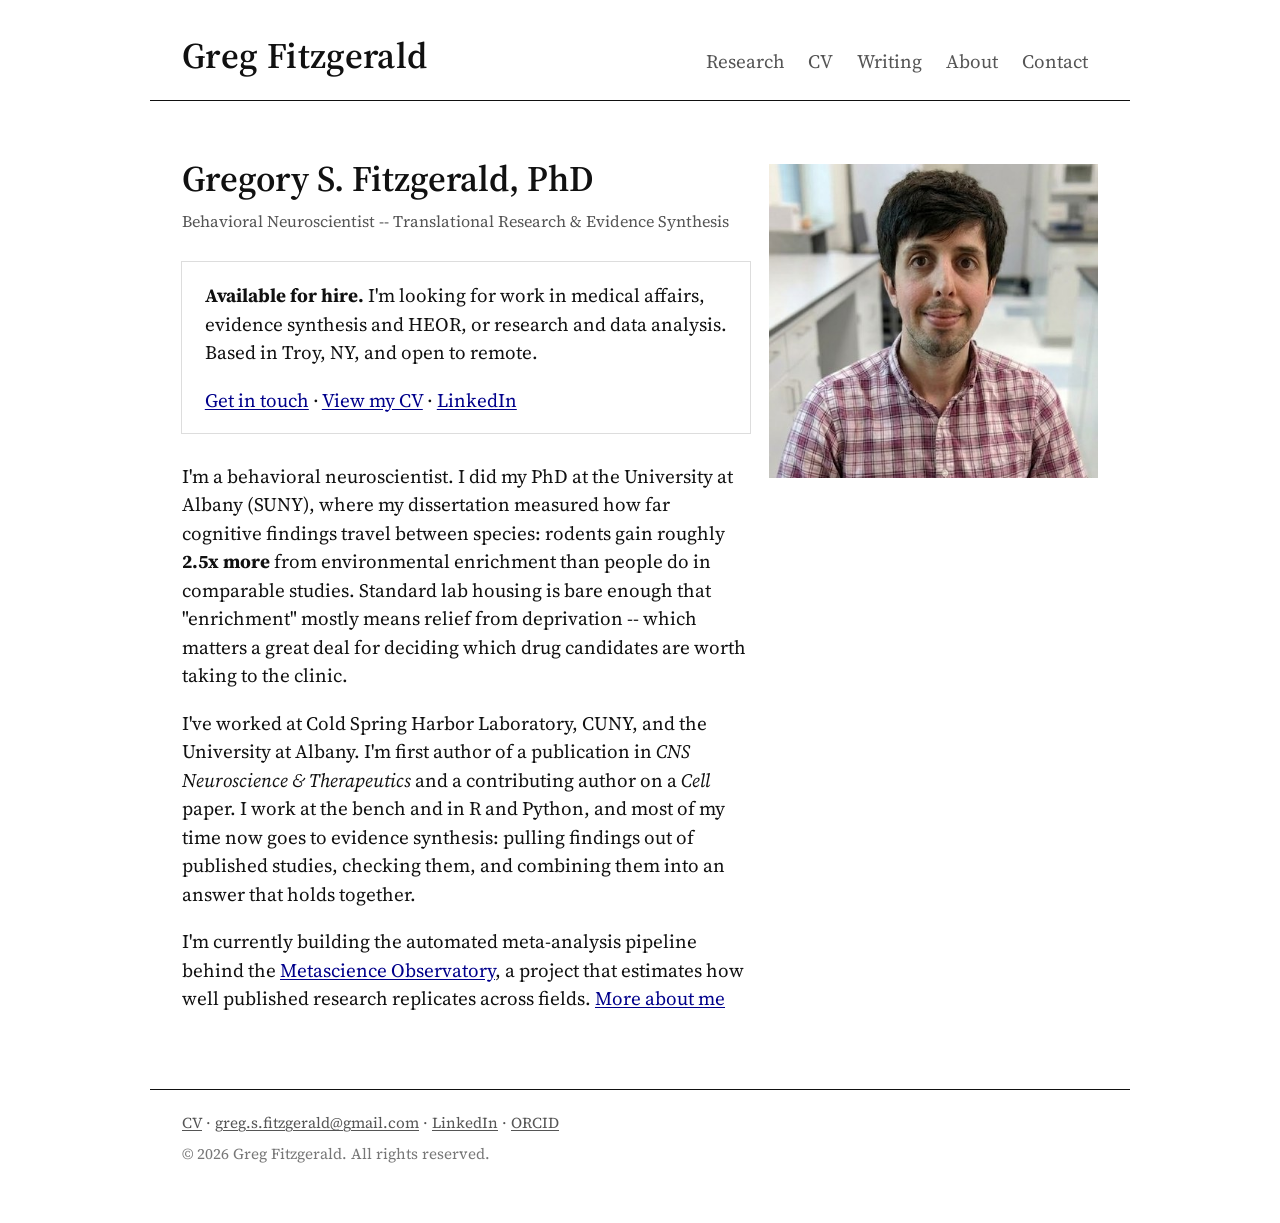
==== index.html @ 1dc11f8a "Personal website -- greg-fitzgerald.com Claude-Session: https://claude.ai/code/session_01AhaE2oHcnyL" ====
<!DOCTYPE html>
<html lang="en">
<head>
    <meta charset="UTF-8">
    <meta name="viewport" content="width=device-width, initial-scale=1.0">
    <title>Gregory S. Fitzgerald, PhD -⁠- Behavioral Neuroscientist</title>
    <meta name="description" content="Gregory S. Fitzgerald, PhD -- behavioral neuroscientist specializing in translational validity, meta-analysis, and evidence synthesis. Contributing author on a Cell paper and first author in CNS Neuroscience &amp; Therapeutics.">
    <meta property="og:title" content="Gregory S. Fitzgerald, PhD -- Behavioral Neuroscientist">
    <meta property="og:description" content="Behavioral neuroscientist specializing in translational validity, meta-analysis, and evidence synthesis. Contributing author on a Cell paper and first author in CNS Neuroscience &amp; Therapeutics.">
    <meta property="og:type" content="website">
    <meta property="og:url" content="https://greg-fitzgerald.com/">
    <link rel="canonical" href="https://greg-fitzgerald.com/">
    <link rel="preconnect" href="https://fonts.googleapis.com">
    <link rel="preconnect" href="https://fonts.gstatic.com" crossorigin>
    <link href="https://fonts.googleapis.com/css2?family=Source+Serif+4:ital,opsz,wght@0,8..60,200..900;1,8..60,200..900&display=swap" rel="stylesheet">
    <link rel="stylesheet" href="style.css">
    <link rel="icon" type="image/jpeg" href="favicon.jpg">
    <script type="application/ld+json">
    {
      "@context": "https://schema.org",
      "@type": "ProfilePage",
      "mainEntity": {
        "@type": "Person",
        "name": "Gregory S. Fitzgerald, PhD",
        "givenName": "Gregory",
        "familyName": "Fitzgerald",
        "jobTitle": "Behavioral Neuroscientist",
        "email": "greg.s.fitzgerald@gmail.com",
        "url": "https://greg-fitzgerald.com/",
        "description": "Behavioral neuroscientist specializing in translational validity, meta-analysis, and evidence synthesis.",
        "alumniOf": [
          { "@type": "CollegeOrUniversity", "name": "University at Albany, SUNY" },
          { "@type": "CollegeOrUniversity", "name": "Queens College, City University of New York" }
        ],
        "knowsAbout": ["Neuroscience", "Meta-analysis", "Translational research", "Biostatistics", "Evidence synthesis"],
        "sameAs": [
          "https://www.linkedin.com/in/gregsfitzgerald",
          "https://github.com/gregfitzgerald",
          "https://orcid.org/0000-0003-1186-6259",
          "https://x.com/gregsfitzgerald"
        ]
      }
    }
    </script>
</head>
<body>

    <header class="site-header">
        <div class="site-name"><a href="index.html">Greg Fitzgerald</a></div>
        <ul class="site-nav">
            <li><a href="research.html">Research</a></li>
            <li><a href="cv.html">CV</a></li>
            <li><a href="writing.html">Writing</a></li>
            <li><a href="about.html">About</a></li>
            <li><a href="contact.html">Contact</a></li>
        </ul>
    </header>

    <main class="page">

        <h1>Gregory S. Fitzgerald, PhD</h1>
        <p class="meta">Behavioral Neuroscientist -⁠- Translational Research &amp; Evidence Synthesis</p>


        <div class="hiring-banner">
            <p><strong>Available for hire.</strong> I'm looking for work in medical affairs, evidence synthesis and HEOR, or research and data analysis. Based in Troy, NY, and open to remote.</p>
            <p><a href="contact.html">Get in touch</a> &middot; <a href="cv.html">View my CV</a> &middot; <a href="https://www.linkedin.com/in/gregsfitzgerald">LinkedIn</a></p>
        </div>

        <p><img src="images/headshot.jpg" alt="Gregory S. Fitzgerald" class="page-portrait">I'm a behavioral neuroscientist. I did my PhD at the University at Albany (SUNY), where my dissertation measured how far cognitive findings travel between species: rodents gain roughly <strong>2.5x more</strong> from environmental enrichment than people do in comparable studies. Standard lab housing is bare enough that "enrichment" mostly means relief from deprivation -⁠- which matters a great deal for deciding which drug candidates are worth taking to the clinic.</p>

        <p>I've worked at Cold Spring Harbor Laboratory, CUNY, and the University at Albany. I'm first author of a publication in <em>CNS Neuroscience &amp; Therapeutics</em> and a contributing author on a <em>Cell</em> paper. I work at the bench and in R and Python, and most of my time now goes to evidence synthesis: pulling findings out of published studies, checking them, and combining them into an answer that holds together.</p>

        <p>I'm currently building the automated meta-analysis pipeline behind the <a href="https://metascienceobservatory.org/#about" rel="noopener noreferrer">Metascience Observatory</a>, a project that estimates how well published research replicates across fields. <a href="about.html">More about me</a></p>


    </main>

    <footer class="site-footer">
        <p class="footer-links"><a href="cv.html">CV</a> &middot; <a href="mailto:greg.s.fitzgerald@gmail.com">greg.s.fitzgerald@gmail.com</a> &middot; <a href="https://www.linkedin.com/in/gregsfitzgerald" rel="noopener noreferrer">LinkedIn</a> &middot; <a href="https://orcid.org/0000-0003-1186-6259" rel="noopener noreferrer">ORCID</a></p>
        <p class="footer-copyright">&copy; 2026 Greg Fitzgerald. All rights reserved.</p>
    </footer>

</body>
</html>
---- style.css ----
/* ============================
   RESET
   ============================ */

*, *::before, *::after { box-sizing: border-box; }

/* ============================
   BASE
   ============================ */

html { font-size: 19px; }

body {
    font-family: 'Source Serif 4', Georgia, 'Times New Roman', serif;
    color: #111;
    background: #fff;
    margin: 0;
    padding: 0;
    line-height: 1.5;
    overflow-wrap: break-word;
    counter-reset: sidenote-counter;
}

/* Internal links -- dark blue */
a {
    color: #00008b;
    text-decoration: underline;
    text-underline-offset: 2px;
}
a:hover { color: #0000cc; }

/* One link colour. The old green for external links was 6.6:1 against the navy's
   15.3:1, so it read as a disabled link rather than a sibling -- a half-signalled
   convention that looks like a mistake. */

/* ============================
   HEADER
   ============================ */

/* Gutters are 32px, not 2rem. The root is 19px, so 2rem would be 38px and the
   content area 904px -- which broke the 568 + 348 = 916 rail arithmetic below and
   pushed every margin element 12px past the grid. Keep these in px so the text
   column, the rail, and the header rule all share one right edge. */
.site-header {
    display: flex;
    justify-content: space-between;
    align-items: baseline;
    padding: 2rem 32px 0.75rem 32px;
    border-bottom: 1px solid #111;
    max-width: 980px;
    margin: 0 auto;
}

.site-name {
    font-size: 1.9rem;
    font-weight: 600;
    letter-spacing: 0.01em;
    line-height: 1;
}
.site-name a { color: #111; text-decoration: none; }

/* Plain text links, not boxed pills. At 1.3rem the nav was set larger than every
   heading but h1, so the chrome outshouted the content on every page. Padding sits
   on the anchor, not the li -- otherwise the visible target isn't the tappable one. */
.site-nav {
    list-style: none; margin: 0; padding: 0;
    display: flex; flex-wrap: wrap; gap: 0.15rem;
    font-size: 1rem;
    line-height: 1;
}

.site-nav li { padding: 0; }

.site-nav a {
    color: #555;
    text-decoration: none;
    display: block;
    padding: 0.3rem 0.55rem;
}

.site-nav a:hover { color: #111; text-decoration: underline; text-underline-offset: 4px; }

/* Current page: the nav should say where you are. */
.site-nav a[aria-current="page"] {
    color: #111;
    font-weight: 600;
    box-shadow: inset 0 -1px 0 0 #111;
}

/* ============================
   ARTICLE LAYOUT
   980px max, 568px text column,
   348px sidenotes floated right.
   ============================ */

/* Scoped to the top-level blog-post article. Unscoped, this also caught
   <article class="post-preview"> on writing.html, where the 568px cap plus
   margin:auto centered the preview inside the 904px box and indented it 206px. */
body > article {
    max-width: 980px;
    margin: 3rem auto;
    padding: 0 32px;
    position: relative;
}

article > p,
article > h2,
article > h3,
article > blockquote,
article > ul,
article > ol,
article > pre,
article > .katex-display,
article > .table-wrapper,
article > .video-wrapper,
article > .tweet-embed {
    max-width: 568px; /* 62% of the 916px content area; 568 + 348 rail = 916 exactly */
}

/* Type 1: inline figure (no caption) stays in text column */
article > figure.inline { max-width: 568px; }

/* Type 2: captioned figure spans full article width */
article > figure { max-width: 100%; }

/* Two equal columns for side-by-side comparisons (spans the full article width) */
.two-col {
    max-width: 100%;
    display: grid;
    grid-template-columns: 1fr 1fr;
    margin: 1.5rem 0;
    box-shadow: 0 0 0 1px #ddd;
}
.two-col > * { min-width: 0; padding: 0.9rem 1.1rem; }
.two-col > *:first-child { border-right: 1px solid #ddd; }
.two-col > * > :first-child { margin-top: 0; }
@media (max-width: 959px) {
    .two-col { grid-template-columns: 1fr; }
    .two-col > *:first-child { border-right: none; border-bottom: 1px solid #ddd; }
}

article > h1,
.post-summary,
.post-meta-block {
    max-width: 100%;
}

/* ============================
   TYPOGRAPHY
   ============================ */

h1 {
    font-size: 1.9rem; font-weight: 600;
    line-height: 1.15; margin: 0 0 0.5rem 0;
}

/* 3rem above vs 0.75rem below keeps the heading bound to what follows, and gives
   a section break that reads against the 1.5rem gap between entries. */
h2 {
    font-size: 1.35rem; font-weight: 500;
    font-style: italic; line-height: 1.3;
    margin: 3rem 0 0.75rem 0;
}

/* 1.05rem was a 5% step off body -- too small to perceive, big enough to break
   the 19px rhythm. */
h3 {
    font-size: 1.15rem; font-weight: 600;
    line-height: 1.25;
    margin: 2rem 0 0.5rem 0;
}

/* Balance the rag on headings, avoid orphans in body copy. Degrades to nothing. */
h1, h2, h3, .ri-title, .post-preview h2, figcaption { text-wrap: balance; }
p, li, .post-summary, .sidenote, .marginnote { text-wrap: pretty; }

p { margin: 0 0 1rem 0; }

blockquote {
    margin: 1.5rem 0 1.5rem 2rem;
    padding-left: 1rem;
    border-left: 1px solid #aaa;
    color: #333;
    font-style: italic;
}
blockquote p:last-child { margin-bottom: 0; }
/* Keep the indented blockquote inside the text column (its 2rem left margin
   would otherwise push a 568px box into the sidenote margin). */
article > blockquote {
    box-sizing: border-box;
    max-width: calc(568px - 2rem);
}

ul, ol { padding-left: 2rem; margin: 0 0 1rem 0; }

/* 0.25rem left multi-line items closer to each other than their own leading,
   so lists read as one grey mass. */
li { margin-bottom: 0.5rem; }
li > ul, li > ol { margin-top: 0.35rem; }

/* ============================
   POST HEADER
   ============================ */

/* Exempted to 100% above, which ran the italic standfirst to 116 characters --
   73% over the measure the rest of the site is tuned to. 640px is ~75. */
.post-summary {
    font-style: italic; color: #333;
    font-size: 1rem; margin: 0.25rem 0 1.25rem 0;
    max-width: 640px;
}

.post-meta-block {
    font-size: 0.8rem; color: #555;
    margin-bottom: 2rem; line-height: 1.45;
}

.post-meta-row {
    display: flex; gap: 0.6rem;
    flex-wrap: wrap; align-items: baseline;
    margin-bottom: 0.1rem;
}

.post-meta-label {
    font-variant: small-caps; font-size: 0.72rem;
    letter-spacing: 0.05em; color: #999;
    width: 4.2rem; flex-shrink: 0;
}

.post-tags a { color: #555; }
.post-tags a:hover { color: #00008b; }

/* ============================
   ABSTRACT + TOC ROW
   ============================ */

.abstract-toc-row {
    display: flex; gap: 0;
    align-items: stretch;
    max-width: 100%;
    margin: 0 0 2rem 0;
    box-shadow: 0 0 0 1px #ddd;
}

.abstract {
    flex: 0 0 50%;
    min-width: 0;
    padding: 0.9rem 1.1rem;
    border-right: 1px solid #ddd;
    color: #222; font-size: 0.88rem;
}

/* all-small-caps, not small-caps: the source text is capitalized here ("Summary")
   but lowercase in the meta rows ("author"), so the same declaration produced a
   full-height initial in one place and uniform small caps in the other. The font
   has no smcp table, so these are synthesized and need the extra weight. */
.abstract-label, .toc-label {
    font-variant-caps: all-small-caps; font-size: 0.7rem;
    font-weight: 600;
    letter-spacing: 0.06em; color: #999;
    display: block; margin-bottom: 0.4rem;
}

.abstract p:last-child { margin-bottom: 0; }

.toc-block {
    flex: 0 0 50%;
    min-width: 0;
    padding: 0.9rem 1.1rem;
}

/* Outer list: counter-based, no default list marker */
.toc-block ol {
    margin: 0;
    padding-left: 0;
    font-size: 0.85rem;
    list-style: none;
    counter-reset: toc-h2;
}

.toc-block > ol > li {
    counter-increment: toc-h2;
    margin-bottom: 0.2rem;
    padding-left: 1.75rem;
    position: relative;
}

.toc-block > ol > li::before {
    content: counter(toc-h2) ".";
    position: absolute;
    left: 0;
    color: #888;
    font-size: 0.82rem;
}

.toc-block a { color: #333; text-decoration: none; }
.toc-block a:hover { text-decoration: underline; color: #00008b; }

/* Nested level: 1.1, 1.2, etc. */
.toc-block ol ol {
    list-style: none;
    padding-left: 0;
    margin-top: 0.15rem;
    counter-reset: toc-h3;
}

.toc-block ol ol li {
    counter-increment: toc-h3;
    font-size: 0.78rem;
    margin-bottom: 0.1rem;
    padding-left: 2rem;
    position: relative;
}

.toc-block ol ol li::before {
    content: counter(toc-h2) "." counter(toc-h3);
    position: absolute;
    left: 0;
    color: #aaa;
    font-size: 0.75rem;
}

.toc-block ol ol a { color: #555; }

/* ============================
   SIDENOTES
   ============================ */

input.margin-toggle { display: none; }
label.margin-toggle { cursor: pointer; }
label.margin-toggle:not(.sidenote-number) { display: none; }

label.sidenote-number {
    counter-increment: sidenote-counter;
}

label.sidenote-number::after {
    content: counter(sidenote-counter, upper-alpha);
    font-size: 0.65rem; vertical-align: super;
    line-height: 0; font-style: normal;
    color: #777; text-decoration: underline;
    text-underline-offset: 1px;
}

.sidenote {
    float: right; clear: right;
    /* width is 19px (1rem) narrower than the -348px pull, which slides the
       border-left ~1rem into the margin -- giving the text column a left
       gutter that matches the sidenote's 1rem padding-left. */
    width: 329px;
    margin-right: -348px;
    padding-left: 1rem;
    border-left: 1px solid #ddd;
    margin-top: 0.15rem; margin-bottom: 1rem;
    font-size: 0.8rem; line-height: 1.45;
    color: #444; position: relative;
    hyphens: auto;
    /* opaque bg + stacking so a low margin note paints over the article's
       closing <hr> instead of colliding with it */
    background: #fff; z-index: 1;
    transition: background 0.3s ease;
}

.sidenote::before {
    content: counter(sidenote-counter, upper-alpha) " \2014\0020";
    font-size: 0.72rem; font-style: normal;
    color: #aaa; vertical-align: baseline;
}

.sidenote.highlighted { background: #fffbcc; }

/* Images inside sidenotes */
.sidenote img, .marginnote img {
    max-width: 100%;
    height: auto;
    display: block;
    margin-top: 0.4rem;
}

.marginnote {
    float: right; clear: right;
    width: 329px; /* see .sidenote -- 1rem narrower than the pull for the gutter */
    margin-right: -348px;
    padding-left: 1rem;
    border-left: 1px solid #ddd;
    margin-top: 0.15rem; margin-bottom: 1rem;
    font-size: 0.8rem; line-height: 1.45; color: #444;
    hyphens: auto;
    /* opaque bg + stacking so a low margin note covers the closing <hr> */
    position: relative; z-index: 1; background: #fff;
}

/* The rail is ~40 characters wide; an unhyphenated rag gets lumpy at that measure. */
.marginfigure, .abstract, .bib-citation, .bib-annotation, .toc-block { hyphens: auto; }

/* ============================
   FIGURES & IMAGES
   ============================ */

figure {
    margin: 1.5rem 0;
}

figure img {
    max-width: 100%; height: auto; display: block;
}

/* Placeholder div used when no real image is available */
.img-placeholder {
    width: 100%; height: 220px;
    background: #ebebeb;
    display: flex; align-items: center;
    justify-content: center;
    color: #888; font-size: 0.82rem;
    font-family: 'Consolas', monospace;
    border: 1px solid #ddd;
}

figcaption {
    font-size: 0.8rem; color: #555;
    font-style: italic; margin-top: 0.5rem;
    line-height: 1.45;
}

figcaption strong {
    font-style: normal; font-weight: 600; color: #333;
}

/* ============================
   CODE
   ============================ */

code {
    font-family: 'Consolas', 'Monaco', 'Courier New', monospace;
    font-size: 0.8rem;
    background: #f4f4f4;
    border: 1px solid #e4e4e4;
    padding: 0.05rem 0.3rem;
    border-radius: 2px;
}

pre {
    background: #f4f4f4;
    border: 1px solid #e4e4e4;
    padding: 1rem 1.25rem;
    overflow-x: auto;
    font-size: 0.8rem;
    line-height: 1.55;
    border-radius: 3px;
    margin: 1rem 0 1.25rem 0;
}

pre code {
    background: none; border: none;
    padding: 0; font-size: inherit;
}

/* ============================
   TABLES
   ============================ */

.table-wrapper {
    overflow-x: auto;
    margin: 1.25rem 0;
}

/* Full-width table (Type 2 -- same as captioned figure) */
.table-wrapper.full {
    max-width: 100%;
}

table {
    border-collapse: collapse;
    width: 100%;
    font-size: 0.85rem;
}

thead th {
    font-weight: 600;
    text-align: left;
    border-top: 2px solid #111;
    border-bottom: 1px solid #111;
    padding: 0.4rem 0.75rem;
}

tbody td {
    padding: 0.35rem 0.75rem;
    border-bottom: 1px solid #ddd;
}

tbody tr:last-child td {
    border-bottom: 2px solid #111;
}

tfoot td {
    font-size: 0.78rem;
    color: #555;
    padding: 0.35rem 0.75rem;
    font-style: italic;
}

/* ============================
   MATH (KaTeX)
   ============================ */

.katex-display {
    margin: 1.25rem 0;
    overflow-x: auto;
}

/* ============================
   EMBEDDED CONTENT
   ============================ */

/* Responsive video wrapper (16:9) */
.video-wrapper {
    position: relative;
    padding-bottom: 56.25%;
    height: 0; overflow: hidden;
    margin: 1.25rem 0;
    background: #000;
}

.video-wrapper iframe {
    position: absolute;
    top: 0; left: 0;
    width: 100%; height: 100%;
    border: none;
}

/* Tweet / social embed container */
.tweet-embed {
    margin: 1.25rem 0;
    border: 1px solid #cfd9de;
    border-radius: 12px;
    padding: 1rem 1.1rem;
    font-size: 0.88rem;
    max-width: 500px;
}

.tweet-header {
    display: flex;
    align-items: center;
    gap: 0.6rem;
    margin-bottom: 0.6rem;
}

.tweet-avatar {
    width: 40px; height: 40px;
    border-radius: 50%;
    background: #ddd;
    flex-shrink: 0;
}

.tweet-author-name {
    font-weight: 600; font-size: 0.9rem;
    display: block;
}

.tweet-author-handle {
    color: #555; font-size: 0.82rem;
}

.tweet-body {
    line-height: 1.45;
    margin-bottom: 0.6rem;
}

.tweet-meta {
    font-size: 0.78rem; color: #555;
}

/* ============================
   REFERENCE ANNOTATIONS
   ============================ */

label.ref-toggle {
    cursor: pointer;
    font-size: 0.72rem;
    color: #888;
    vertical-align: super;
    line-height: 0;
    margin-left: 0.15rem;
    text-decoration: none;
    font-style: normal;
}

label.ref-toggle:hover { color: #333; }

/* ============================
   BIBLIOGRAPHY
   ============================ */

.bibliography {
    margin: 3rem 0 0 0;
    padding-top: 1.5rem;
    border-top: 1px solid #ccc;
}

.bibliography-heading {
    font-size: 1rem; font-weight: 600;
    font-style: normal; margin: 0 0 0.75rem 0;
}

.bibliography ol {
    font-size: 0.82rem;
    padding-left: 1.5rem;
    line-height: 1.55;
}

.bibliography li {
    margin-bottom: 0.6rem;
}

/* ============================
   BIBLIOGRAPHY SPLIT LAYOUT
   ============================ */

.bibliography-split {
    max-width: 100%;
    box-shadow: 0 0 0 1px #ddd;
    margin: 0 0 2rem 0;
    counter-reset: bib-counter;
}

.bib-heading-row {
    display: grid;
    grid-template-columns: 1fr 1fr;
    border-bottom: 1px solid #ddd;
}

.bib-col-label {
    font-variant: small-caps;
    font-size: 0.7rem;
    letter-spacing: 0.06em;
    color: #999;
    padding: 0.5rem 1rem;
}

.bib-col-label:first-child {
    border-right: 1px solid #ddd;
}

.bib-row {
    display: grid;
    grid-template-columns: 1fr 1fr;
    border-bottom: 1px solid #ddd;
    transition: background 0.4s ease;
}

.bib-row:last-child {
    border-bottom: none;
}

.bib-row:target {
    background: #fffbcc;
}

.bib-citation {
    padding: 0.65rem 1rem;
    font-size: 0.8rem;
    line-height: 1.55;
    border-right: 1px solid #ddd;
}

.bib-citation::before {
    content: counter(bib-counter) ". ";
    counter-increment: bib-counter;
    color: #aaa;
    font-size: 0.78rem;
}

.bib-annotation {
    padding: 0.65rem 1rem;
    font-size: 0.8rem;
    line-height: 1.55;
    color: #333;
    font-style: italic;
}

.bib-annotation:empty::before {
    content: "\2014";
    color: #ccc;
    font-style: normal;
}

/* In-text citation links */
a.cite-link {
    text-decoration: none;
    white-space: nowrap;
    margin-left: 0.05rem;
    font-size: 0.72rem;
    vertical-align: super;
    line-height: 0;
    color: #555;
}

a.cite-link .cite-loc {
    color: #999;
    font-style: italic;
    font-size: 0.62rem;
}

a.cite-link:hover,
a.cite-link:hover .cite-loc {
    color: #00008b;
}

/* ============================
   FOOTER
   ============================ */

.site-footer {
    border-top: 1px solid #111;
    max-width: 980px;
    margin: 4rem auto 3rem;
    padding: 1.2rem 32px 0;
    font-size: 0.8rem; color: #555;
}

/* Every page used to dead-end in a copyright line. */
.footer-links {
    margin: 0 0 0.4rem 0;
}

.footer-links a { color: #555; }
.footer-links a:hover { color: #00008b; }

.footer-copyright { margin: 0; color: #777; }

/* ============================
   PAGE LAYOUT (non-blog pages)
   Same 980px outer container as the header, footer, and blog article, so
   every page shares one left margin. An inner 568px cap keeps the reading
   measure identical to the blog's text column.
   ============================ */

.page {
    max-width: 980px;
    margin: 3rem auto;
    padding: 0 32px;
}

.page > * { max-width: 568px; }

/* A post preview is an <article>, but it is page content, not a page. */
.post-preview { max-width: 568px; margin-left: 0; margin-right: 0; padding: 0; }

/* Small muted line under a page title (subtitle, contact line, post date) */
.meta {
    color: #555;
    font-size: 0.85rem;
    line-height: 1.5;
    margin: 0 0 0.4rem 0;
}

.meta:last-child { margin-bottom: 0; }

/* ============================
   HOMEPAGE
   ============================ */

/* This is the most important sentence on the site; it was also the only 0.92rem
   on it, i.e. set smaller than everything around it. */
.hiring-banner {
    box-shadow: 0 0 0 1px #ddd;
    padding: 1rem 1.2rem;
    margin: 1.5rem 0;
    font-size: 1rem;
}

.hiring-banner p:last-child { margin-bottom: 0; }

.post-list {
    list-style: none;
    padding: 0;
    margin: 0;
}

/* ============================
   POST PREVIEWS (blog index)
   ============================ */

.post-preview {
    margin-bottom: 2rem;
    border-bottom: 1px solid #ddd;
    padding-bottom: 2rem;
}

.post-preview:last-child {
    border-bottom: none;
}

.post-preview h2 {
    font-size: 1.15rem;
    font-weight: 600;
    font-style: normal;
    margin: 0 0 0.25rem 0;
}

.post-preview .post-meta {
    color: #555;
    font-size: 0.8rem;
}

/* ============================
   HEADSHOT (about page, etc.)
   ============================ */

.headshot {
    float: right;
    max-width: 220px;
    margin: 0 0 1.5rem 1.5rem;
}

/* An image parked in the right margin, on the sidenote rail. Must sit inside
   a 568px text block (like a <p>), not as a direct child of .page -- a float's
   pull is measured from its containing block, and .page's is the full 904px. */
.marginfigure {
    float: right;
    clear: right;
    width: 329px;
    margin: 0.3rem -348px 1.25rem 0;
    padding-left: 1rem;
    font-size: 0.8rem;
    line-height: 1.45;
    color: #444;
}

img.marginfigure { height: auto; }

.marginfigure img {
    display: block;
    width: 100%;
    height: auto;
}

.marginfigure figcaption {
    font-size: 0.8rem;
    margin-top: 0.4rem;
}

/* Homepage portrait. Narrow default: a centred block in the text column, and because
   it stays inside the first body paragraph in source order, it falls below the hiring
   banner on phones instead of splitting the name from the subtitle. */
img.page-portrait {
    display: block;
    width: 100%;
    max-width: 260px;
    margin: 0 auto 1.5rem;
    height: auto;
}

/* Wide: parked at the top of the rail, flush with the h1, whatever height the hiring
   banner happens to be. Absolute rather than floated -- a float lands where it sits in
   the flow, so it could never be both flush with the title and after the banner. */
@media (min-width: 980px) {
    .page { position: relative; }

    img.page-portrait {
        position: absolute;
        /* Optical, not geometric: top:0 aligns with the h1's line box, which sits
           6.5px above the cap height of the title. Measured, then rounded. */
        top: 6px;
        right: 32px;      /* .page's padding box, so this is the 1098 content edge */
        width: 329px;     /* same rail width as .sidenote / .marginfigure */
        max-width: none;
        margin: 0;
    }
}

/* ============================
   CV
   ============================ */

/* margin-bottom here was dead -- it collapsed into the next h2's larger top margin,
   so a top-level section break was nearly indistinguishable from an entry break on
   a 5,900px page. A hairline does the work, and rhymes with .research-item. */
.cv-section {
    margin-bottom: 0;
}

.cv-section + .cv-section {
    border-top: 1px solid #e4e4e4;
    padding-top: 1.5rem;
    margin-top: 2rem;
}

.cv-section + .cv-section > h2:first-child { margin-top: 0; }

.cv-entry {
    margin-bottom: 1.5rem;
}

.cv-entry-header {
    margin-bottom: 0.25rem;
}

/* 600, not bold: at 700 the entry titles out-weighted the italic 500 h2 above
   them, so the section heading lost a weight contest with its own contents. */
.cv-title {
    font-weight: 600;
}

/* Dates live in the right margin on the same rail as sidenotes, so entry
   titles stay flush left and the dates read as a scannable column. */
.cv-date {
    float: right;
    clear: right;
    width: 329px;
    margin-right: -348px;
    padding-left: 1rem;
    color: #555;
    font-size: 0.88rem;
    white-space: nowrap;
    /* the narrow proportional 1 made the date column read as ragged */
    font-variant-numeric: tabular-nums;
}

td, .bib-citation { font-variant-numeric: tabular-nums; }

.cv-organization {
    color: #555;
    margin-bottom: 0.25rem;
}

.download-links {
    display: flex;
    flex-wrap: wrap;
    gap: 0.6rem;
    margin: 1.25rem 0 2rem 0;
}

.download-link {
    display: inline-block;
    padding: 0.4rem 0.8rem;
    border: 1px solid #ddd;
    font-size: 0.85rem;
    margin: 1rem 0;
}

.download-links .download-link { margin: 0; }

/* ============================
   RESPONSIVE
   ============================ */

/* 959, not 820. Below 980px the text column's right edge is fixed at 32 + 568 = 600,
   so a rail float's right edge lands at 600 + 348 = 948 regardless of viewport --
   which meant every width from 821 to 953 scrolled sideways by up to 133px, with
   the homepage headshot cut in half at iPad-portrait widths. Below 948 there is
   physically no room for the rail, so the stacked treatment must start here. */
@media (max-width: 959px) {
    article > p, article > h1, article > h2,
    article > h3, article > blockquote,
    article > ul, article > ol,
    article > figure, article > pre,
    article > .table-wrapper, article > .video-wrapper,
    article > .tweet-embed, article > .bibliography,
    .post-summary, .post-meta-block,
    .abstract-toc-row, figure.wide {
        max-width: 100%;
    }

    .page > * { max-width: 100%; }
    .post-preview { max-width: 100%; }

    .abstract-toc-row { flex-direction: column; }
    .abstract { border-right: none; border-bottom: 1px solid #ddd; }

    label.margin-toggle:not(.sidenote-number) { display: inline; }

    /* Sidenotes are anchored to a clause, so they collapse behind their marker.
       Marginnotes are not, so they inline -- they used to be hidden with no way to
       open them (the toggle selector above matches no element in the HTML), which
       silently dropped 10 notes, 9 of them the guide's reflection prompts. */
    .sidenote { display: none; }

    .marginnote {
        display: block; float: none; clear: both;
        width: 100%; margin: 0.75rem 0 1rem 0;
        border-left: 2px solid #aaa;
        padding-left: 0.75rem; font-size: 0.85rem;
    }

    .margin-toggle:checked + .sidenote,
    .margin-toggle:checked + .marginnote {
        display: block; float: none; clear: both;
        width: 100%; margin: 0.5rem 0 1rem 0;
        border-left: 2px solid #aaa;
        padding-left: 0.75rem; font-size: 0.85rem;
    }

    /* Grow the hit box without moving the glyph: 9x26px was a coin-flip tap. */
    label.sidenote-number {
        display: inline-block;
        min-width: 2.1rem;
        padding: 0.55rem 0.4rem;
        margin: -0.55rem -0.15rem;
        text-align: center;
    }

    label.sidenote-number::after { font-size: 0.78rem; color: #00008b; }

    .headshot {
        float: none;
        display: block;
        max-width: 260px;
        margin: 0 auto 1.5rem;
    }

    /* No margin to park things in: bring them back into the column.
       display:block is load-bearing -- margin:auto cannot centre an inline <img>,
       and without it the photo sat left with text jammed against its last line. */
    .marginfigure {
        display: block;
        float: none;
        width: 100%;
        max-width: 260px;
        margin: 0 auto 1.5rem;
        padding-left: 0;
    }

    /* NOTE: the .ri-status responsive reset lives at the end of this file, after
       the RESEARCH ITEMS block -- same specificity, so it has to come later to win. */

    /* No margin rail on phones, so the date becomes a small line above the
       title instead of an orphan fragment after a wrapped one. */
    .cv-entry-header {
        display: flex;
        flex-wrap: wrap;
        align-items: baseline;
        gap: 0.1rem 0.5rem;
    }

    .cv-date {
        float: none;
        order: -1;
        width: 100%;
        margin-right: 0;
        padding-left: 0;
        font-size: 0.8rem;
    }
}

/* Stacked header: name on top, nav on ONE row beneath it. Side by side, the name and
   nav need 713px (measured), so below that the nav used to wrap and drop "Contact"
   onto a row of its own; 768 leaves headroom for the wider Georgia fallback.
   The labels need ~265px at the phone size and a 390px phone offers 350px -- it was
   the fixed side padding that forced the wrap, so space-between hands the leftover
   width to the gaps instead. The row is pulled out by the anchors' side padding so
   the first and last labels still sit flush with the text column. */
@media (max-width: 767px) {
    .site-header {
        flex-wrap: wrap;
        align-items: flex-start;
        gap: 0.75rem;
    }

    .site-nav {
        width: calc(100% + 0.6rem);
        max-width: 22rem;   /* past phone width, stop spreading: 100px gaps look lost */
        margin: 0 -0.3rem;
        flex-wrap: nowrap;
        justify-content: space-between;
        gap: 0;
    }

    .site-nav a { padding-left: 0.3rem; padding-right: 0.3rem; }
}

/* Phones. The desktop gutters and nav are sized for a 980px grid; at 390px they
   cost a third of the screen. */
@media (max-width: 600px) {
    /* 19px is a desktop size. In a 346px column it gave 33-36 characters per line,
       under the ~40 floor, which is why every page ran long (the CV was 10.7
       screens). 17px buys ~40 cpl and cuts roughly 15% of the scroll. */
    html { font-size: 17px; }

    .site-header { padding: 1.5rem 20px 0.7rem 20px; }

    .site-name { font-size: 1.55rem; }

    .site-nav a { padding: 0.8rem 0.3rem; }  /* 44px tall at the 17px phone root */

    /* Gutters pinned in px so they don't shrink with the smaller root. */
    .page, body > article { padding: 0 20px; margin-top: 2rem; }

    .site-footer {
        padding: 1.2rem 20px 0;
        margin-top: 3rem;
        margin-bottom: 1.5rem;
    }

    h1 { font-size: 1.65rem; }
    h2 { margin-top: 2.25rem; }

    /* The site's entire conversion path was a row of 24px-tall targets. */
    .hiring-banner p:last-child a { display: inline-block; padding: 0.62rem 0; }
    .download-link { padding: 0.6rem 0.9rem; }
}

/* 320px-class phones: at full size the one-row nav would leave ~4px between labels. */
@media (max-width: 359px) {
    .site-nav { font-size: 0.9rem; }
}

/* ============================
   RESEARCH ITEMS (collapsible)
   ============================ */

.research-item {
    border-top: 1px solid #e4e4e4;
}
.research-item:last-of-type {
    border-bottom: 1px solid #e4e4e4;
}
.research-item > summary {
    list-style: none;
    cursor: pointer;
    padding: 0.85rem 0;
    outline: none;
}
.research-item > summary::-webkit-details-marker { display: none; }
.research-item > summary:focus-visible { outline: 2px solid #00008b; outline-offset: 2px; }

/* 1rem, below the 1.15rem h3 that groups these items -- at 1.05 the item title and
   its own group heading were typographically identical. */
.ri-title {
    display: block;
    font-weight: 600;
    font-size: 1rem;
    line-height: 1.3;
    color: #111;
}
.ri-snippet {
    display: block;
    margin-top: 0.2rem;
    color: #444;
}

/* Provenance -- venue, year, status -- is exactly what a margin is for. Moving it
   out of the flow also fixes the wrap that put "Read more" at four different x
   positions down the page. <summary> sits in a 568px block, so the pull is legal. */
.ri-status {
    float: right;
    clear: right;
    width: 329px;
    margin: 0.2rem -348px 0 0;
    padding-left: 1rem;
    font-size: 0.72rem;
    font-variant-caps: all-small-caps;
    font-weight: 600;
    letter-spacing: 0.04em;
    color: #777;
}
.ri-more {
    display: block;
    margin-top: 0.35rem;
    font-size: 0.8rem;
    color: #00008b;
}
.ri-more::after { content: "Read more \25be"; }
.research-item[open] .ri-more::after { content: "Show less \25b4"; }
.research-item[open] > summary .ri-snippet { color: #666; }

.ri-body {
    padding: 0 0 0.9rem 0;
}
.ri-body p { margin: 0 0 0.7rem 0; }
.ri-body figure {
    margin: 0 0 0.9rem 0;
}
.ri-body figure img {
    max-width: 100%;
    height: auto;
    border: 1px solid #e4e4e4;
}
.ri-body figcaption {
    font-size: 0.8rem;
    color: #777;
    margin-top: 0.3rem;
}

/* Below the rail breakpoint the status returns to the flow, on its own line so it
   can't collide with the disclosure control. Must sit after the block above. */
@media (max-width: 959px) {
    .ri-status {
        float: none;
        display: block;
        width: auto;
        margin: 0.35rem 0 0 0;
        padding-left: 0;
    }
}

/* ============================
   PRINT
   ============================ */

@media print {
    .site-header,
    .site-footer {
        display: none;
    }
}
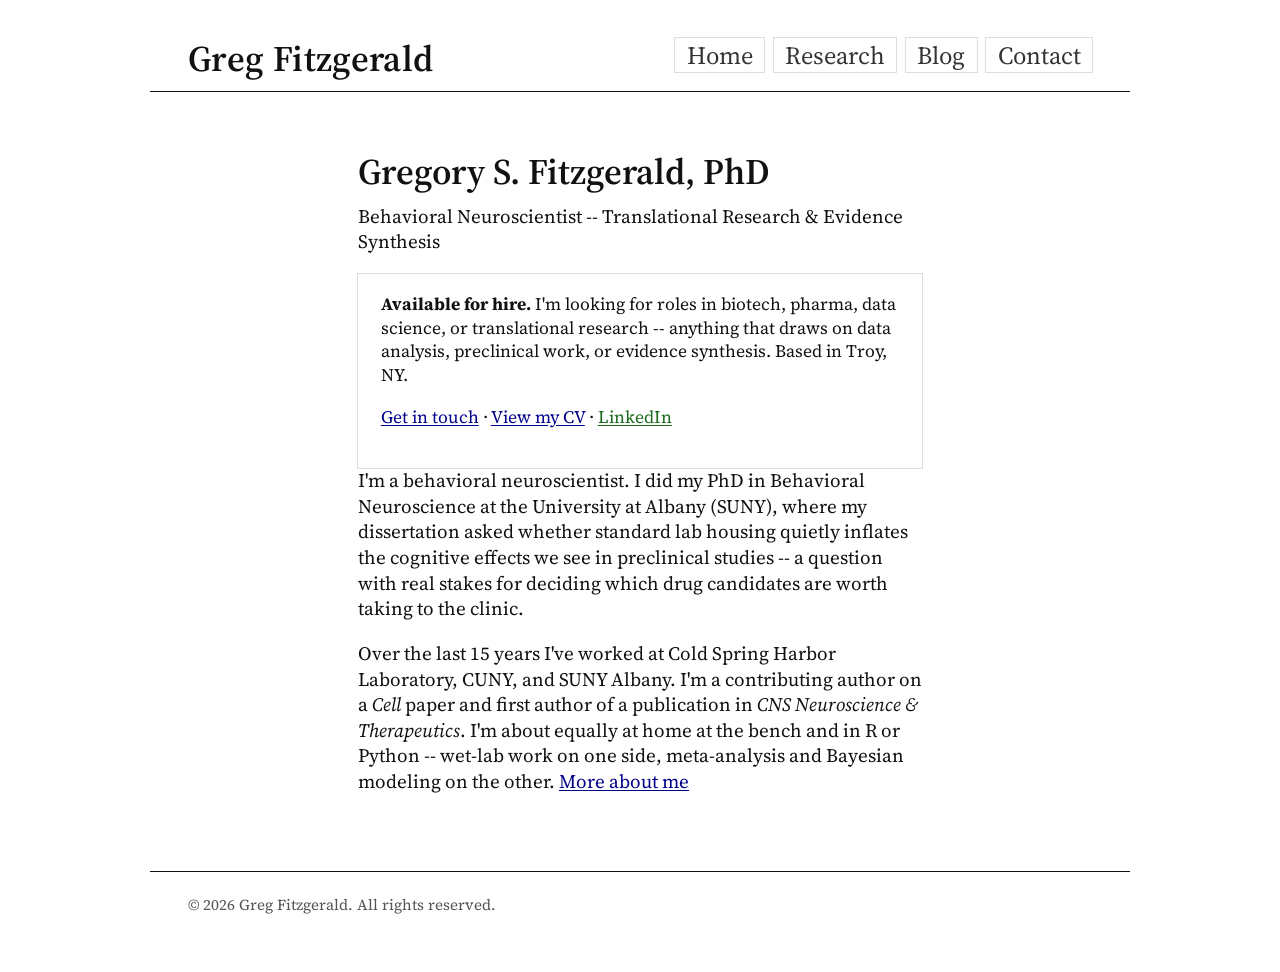
==== commit 388c5bb2: "Personal website -- greg-fitzgerald.com Claude-Session: https://claude.ai/code/session_01AhaE2oHcnyL" ====
--- a/index.html
+++ b/index.html
@@ -3,7 +3,7 @@
 <head>
     <meta charset="UTF-8">
     <meta name="viewport" content="width=device-width, initial-scale=1.0">
-    <title>Gregory S. Fitzgerald, PhD -⁠- Behavioral Neuroscientist</title>
+    <title>Gregory S. Fitzgerald, PhD -- Behavioral Neuroscientist</title>
     <meta name="description" content="Gregory S. Fitzgerald, PhD -- behavioral neuroscientist specializing in translational validity, meta-analysis, and evidence synthesis. Contributing author on a Cell paper and first author in CNS Neuroscience &amp; Therapeutics.">
     <meta property="og:title" content="Gregory S. Fitzgerald, PhD -- Behavioral Neuroscientist">
     <meta property="og:description" content="Behavioral neuroscientist specializing in translational validity, meta-analysis, and evidence synthesis. Contributing author on a Cell paper and first author in CNS Neuroscience &amp; Therapeutics.">
@@ -12,7 +12,7 @@
     <link rel="canonical" href="https://greg-fitzgerald.com/">
     <link rel="preconnect" href="https://fonts.googleapis.com">
     <link rel="preconnect" href="https://fonts.gstatic.com" crossorigin>
-    <link href="https://fonts.googleapis.com/css2?family=Source+Serif+4:ital,opsz,wght@0,8..60,200..900;1,8..60,200..900&display=swap" rel="stylesheet">
+    <link href="https://fonts.googleapis.com/css2?family=Source+Serif+4:ital,opsz,wght@0,8..60,400;0,8..60,600;0,8..60,700;1,8..60,400;1,8..60,600&display=swap" rel="stylesheet">
     <link rel="stylesheet" href="style.css">
     <link rel="icon" type="image/jpeg" href="favicon.jpg">
     <script type="application/ld+json">
@@ -48,10 +48,9 @@
     <header class="site-header">
         <div class="site-name"><a href="index.html">Greg Fitzgerald</a></div>
         <ul class="site-nav">
+            <li><a href="index.html">Home</a></li>
             <li><a href="research.html">Research</a></li>
-            <li><a href="cv.html">CV</a></li>
-            <li><a href="writing.html">Writing</a></li>
-            <li><a href="about.html">About</a></li>
+            <li><a href="writing.html">Blog</a></li>
             <li><a href="contact.html">Contact</a></li>
         </ul>
     </header>
@@ -59,27 +58,21 @@
     <main class="page">
 
         <h1>Gregory S. Fitzgerald, PhD</h1>
-        <p class="meta">Behavioral Neuroscientist -⁠- Translational Research &amp; Evidence Synthesis</p>
-
+        <p class="meta">Behavioral Neuroscientist -- Translational Research &amp; Evidence Synthesis</p>
 
         <div class="hiring-banner">
-            <p><strong>Available for hire.</strong> I'm looking for work in medical affairs, evidence synthesis and HEOR, or research and data analysis. Based in Troy, NY, and open to remote.</p>
+            <p><strong>Available for hire.</strong> I'm looking for roles in biotech, pharma, data science, or translational research -- anything that draws on data analysis, preclinical work, or evidence synthesis. Based in Troy, NY.</p>
             <p><a href="contact.html">Get in touch</a> &middot; <a href="cv.html">View my CV</a> &middot; <a href="https://www.linkedin.com/in/gregsfitzgerald">LinkedIn</a></p>
         </div>
 
-        <p><img src="images/headshot.jpg" alt="Gregory S. Fitzgerald" class="page-portrait">I'm a behavioral neuroscientist. I did my PhD at the University at Albany (SUNY), where my dissertation measured how far cognitive findings travel between species: rodents gain roughly <strong>2.5x more</strong> from environmental enrichment than people do in comparable studies. Standard lab housing is bare enough that "enrichment" mostly means relief from deprivation -⁠- which matters a great deal for deciding which drug candidates are worth taking to the clinic.</p>
+        <p>I'm a behavioral neuroscientist. I did my PhD in Behavioral Neuroscience at the University at Albany (SUNY), where my dissertation asked whether standard lab housing quietly inflates the cognitive effects we see in preclinical studies -- a question with real stakes for deciding which drug candidates are worth taking to the clinic.</p>
 
-        <p>I've worked at Cold Spring Harbor Laboratory, CUNY, and the University at Albany. I'm first author of a publication in <em>CNS Neuroscience &amp; Therapeutics</em> and a contributing author on a <em>Cell</em> paper. I work at the bench and in R and Python, and most of my time now goes to evidence synthesis: pulling findings out of published studies, checking them, and combining them into an answer that holds together.</p>
-
-        <p>I'm currently building the automated meta-analysis pipeline behind the <a href="https://metascienceobservatory.org/#about" rel="noopener noreferrer">Metascience Observatory</a>, a project that estimates how well published research replicates across fields. <a href="about.html">More about me</a></p>
+        <p>Over the last 15 years I've worked at Cold Spring Harbor Laboratory, CUNY, and SUNY Albany. I'm a contributing author on a <em>Cell</em> paper and first author of a publication in <em>CNS Neuroscience &amp; Therapeutics</em>. I'm about equally at home at the bench and in R or Python -- wet-lab work on one side, meta-analysis and Bayesian modeling on the other. <a href="about.html">More about me</a></p>
 
 
     </main>
 
-    <footer class="site-footer">
-        <p class="footer-links"><a href="cv.html">CV</a> &middot; <a href="mailto:greg.s.fitzgerald@gmail.com">greg.s.fitzgerald@gmail.com</a> &middot; <a href="https://www.linkedin.com/in/gregsfitzgerald" rel="noopener noreferrer">LinkedIn</a> &middot; <a href="https://orcid.org/0000-0003-1186-6259" rel="noopener noreferrer">ORCID</a></p>
-        <p class="footer-copyright">&copy; 2026 Greg Fitzgerald. All rights reserved.</p>
-    </footer>
+    <footer class="site-footer">&copy; 2026 Greg Fitzgerald. All rights reserved.</footer>
 
 </body>
 </html>
--- a/style.css
+++ b/style.css
@@ -16,8 +16,7 @@
     background: #fff;
     margin: 0;
     padding: 0;
-    line-height: 1.5;
-    overflow-wrap: break-word;
+    line-height: 1.35;
     counter-reset: sidenote-counter;
 }
 
@@ -29,23 +28,21 @@
 }
 a:hover { color: #0000cc; }
 
-/* One link colour. The old green for external links was 6.6:1 against the navy's
-   15.3:1, so it read as a disabled link rather than a sibling -- a half-signalled
-   convention that looks like a mistake. */
+/* External links (absolute URLs) -- dark green */
+a[href^="http"] {
+    color: #1a6b1a;
+}
+a[href^="http"]:hover { color: #104010; }
 
 /* ============================
    HEADER
    ============================ */
 
-/* Gutters are 32px, not 2rem. The root is 19px, so 2rem would be 38px and the
-   content area 904px -- which broke the 568 + 348 = 916 rail arithmetic below and
-   pushed every margin element 12px past the grid. Keep these in px so the text
-   column, the rail, and the header rule all share one right edge. */
 .site-header {
     display: flex;
     justify-content: space-between;
-    align-items: baseline;
-    padding: 2rem 32px 0.75rem 32px;
+    align-items: flex-end;
+    padding: 2rem 2rem 0.75rem 2rem;
     border-bottom: 1px solid #111;
     max-width: 980px;
     margin: 0 auto;
@@ -59,33 +56,20 @@
 }
 .site-name a { color: #111; text-decoration: none; }
 
-/* Plain text links, not boxed pills. At 1.3rem the nav was set larger than every
-   heading but h1, so the chrome outshouted the content on every page. Padding sits
-   on the anchor, not the li -- otherwise the visible target isn't the tappable one. */
 .site-nav {
     list-style: none; margin: 0; padding: 0;
-    display: flex; flex-wrap: wrap; gap: 0.15rem;
-    font-size: 1rem;
+    display: flex; gap: 0.5rem;
+    font-size: 1.3rem;
     line-height: 1;
 }
 
-.site-nav li { padding: 0; }
-
-.site-nav a {
-    color: #555;
-    text-decoration: none;
-    display: block;
-    padding: 0.3rem 0.55rem;
-}
-
-.site-nav a:hover { color: #111; text-decoration: underline; text-underline-offset: 4px; }
-
-/* Current page: the nav should say where you are. */
-.site-nav a[aria-current="page"] {
-    color: #111;
-    font-weight: 600;
-    box-shadow: inset 0 -1px 0 0 #111;
-}
+.site-nav li {
+    box-shadow: 0 0 0 1px #ddd;
+    padding: 0.25rem 0.6rem;
+}
+
+.site-nav a { color: #333; text-decoration: none; }
+.site-nav a:hover { color: #111; }
 
 /* ============================
    ARTICLE LAYOUT
@@ -93,13 +77,10 @@
    348px sidenotes floated right.
    ============================ */
 
-/* Scoped to the top-level blog-post article. Unscoped, this also caught
-   <article class="post-preview"> on writing.html, where the 568px cap plus
-   margin:auto centered the preview inside the 904px box and indented it 206px. */
-body > article {
+article {
     max-width: 980px;
     margin: 3rem auto;
-    padding: 0 32px;
+    padding: 0 2rem;
     position: relative;
 }
 
@@ -114,7 +95,7 @@
 article > .table-wrapper,
 article > .video-wrapper,
 article > .tweet-embed {
-    max-width: 568px; /* 62% of the 916px content area; 568 + 348 rail = 916 exactly */
+    max-width: 568px; /* 62% of 916px content area */
 }
 
 /* Type 1: inline figure (no caption) stays in text column */
@@ -134,7 +115,7 @@
 .two-col > * { min-width: 0; padding: 0.9rem 1.1rem; }
 .two-col > *:first-child { border-right: 1px solid #ddd; }
 .two-col > * > :first-child { margin-top: 0; }
-@media (max-width: 959px) {
+@media (max-width: 820px) {
     .two-col { grid-template-columns: 1fr; }
     .two-col > *:first-child { border-right: none; border-bottom: 1px solid #ddd; }
 }
@@ -151,28 +132,19 @@
 
 h1 {
     font-size: 1.9rem; font-weight: 600;
-    line-height: 1.15; margin: 0 0 0.5rem 0;
-}
-
-/* 3rem above vs 0.75rem below keeps the heading bound to what follows, and gives
-   a section break that reads against the 1.5rem gap between entries. */
+    line-height: 1.25; margin: 0 0 0.5rem 0;
+}
+
 h2 {
-    font-size: 1.35rem; font-weight: 500;
+    font-size: 1.25rem; font-weight: 400;
     font-style: italic; line-height: 1.3;
-    margin: 3rem 0 0.75rem 0;
-}
-
-/* 1.05rem was a 5% step off body -- too small to perceive, big enough to break
-   the 19px rhythm. */
+    margin: 2.5rem 0 0.75rem 0;
+}
+
 h3 {
-    font-size: 1.15rem; font-weight: 600;
-    line-height: 1.25;
+    font-size: 1.05rem; font-weight: 600;
     margin: 2rem 0 0.5rem 0;
 }
-
-/* Balance the rag on headings, avoid orphans in body copy. Degrades to nothing. */
-h1, h2, h3, .ri-title, .post-preview h2, figcaption { text-wrap: balance; }
-p, li, .post-summary, .sidenote, .marginnote { text-wrap: pretty; }
 
 p { margin: 0 0 1rem 0; }
 
@@ -192,27 +164,20 @@
 }
 
 ul, ol { padding-left: 2rem; margin: 0 0 1rem 0; }
-
-/* 0.25rem left multi-line items closer to each other than their own leading,
-   so lists read as one grey mass. */
-li { margin-bottom: 0.5rem; }
-li > ul, li > ol { margin-top: 0.35rem; }
+li { margin-bottom: 0.25rem; }
 
 /* ============================
    POST HEADER
    ============================ */
 
-/* Exempted to 100% above, which ran the italic standfirst to 116 characters --
-   73% over the measure the rest of the site is tuned to. 640px is ~75. */
 .post-summary {
     font-style: italic; color: #333;
     font-size: 1rem; margin: 0.25rem 0 1.25rem 0;
-    max-width: 640px;
 }
 
 .post-meta-block {
     font-size: 0.8rem; color: #555;
-    margin-bottom: 2rem; line-height: 1.45;
+    margin-bottom: 2rem; line-height: 1.7;
 }
 
 .post-meta-row {
@@ -224,7 +189,7 @@
 .post-meta-label {
     font-variant: small-caps; font-size: 0.72rem;
     letter-spacing: 0.05em; color: #999;
-    width: 4.2rem; flex-shrink: 0;
+    width: 5rem; flex-shrink: 0;
 }
 
 .post-tags a { color: #555; }
@@ -250,13 +215,8 @@
     color: #222; font-size: 0.88rem;
 }
 
-/* all-small-caps, not small-caps: the source text is capitalized here ("Summary")
-   but lowercase in the meta rows ("author"), so the same declaration produced a
-   full-height initial in one place and uniform small caps in the other. The font
-   has no smcp table, so these are synthesized and need the extra weight. */
 .abstract-label, .toc-label {
-    font-variant-caps: all-small-caps; font-size: 0.7rem;
-    font-weight: 600;
+    font-variant: small-caps; font-size: 0.7rem;
     letter-spacing: 0.06em; color: #999;
     display: block; margin-bottom: 0.4rem;
 }
@@ -352,9 +312,8 @@
     padding-left: 1rem;
     border-left: 1px solid #ddd;
     margin-top: 0.15rem; margin-bottom: 1rem;
-    font-size: 0.8rem; line-height: 1.45;
+    font-size: 0.79rem; line-height: 1.5;
     color: #444; position: relative;
-    hyphens: auto;
     /* opaque bg + stacking so a low margin note paints over the article's
        closing <hr> instead of colliding with it */
     background: #fff; z-index: 1;
@@ -384,14 +343,10 @@
     padding-left: 1rem;
     border-left: 1px solid #ddd;
     margin-top: 0.15rem; margin-bottom: 1rem;
-    font-size: 0.8rem; line-height: 1.45; color: #444;
-    hyphens: auto;
+    font-size: 0.79rem; line-height: 1.5; color: #444;
     /* opaque bg + stacking so a low margin note covers the closing <hr> */
     position: relative; z-index: 1; background: #fff;
 }
-
-/* The rail is ~40 characters wide; an unhyphenated rag gets lumpy at that measure. */
-.marginfigure, .abstract, .bib-citation, .bib-annotation, .toc-block { hyphens: auto; }
 
 /* ============================
    FIGURES & IMAGES
@@ -419,7 +374,7 @@
 figcaption {
     font-size: 0.8rem; color: #555;
     font-style: italic; margin-top: 0.5rem;
-    line-height: 1.45;
+    line-height: 1.4;
 }
 
 figcaption strong {
@@ -432,7 +387,7 @@
 
 code {
     font-family: 'Consolas', 'Monaco', 'Courier New', monospace;
-    font-size: 0.8rem;
+    font-size: 0.83rem;
     background: #f4f4f4;
     border: 1px solid #e4e4e4;
     padding: 0.05rem 0.3rem;
@@ -658,7 +613,7 @@
 
 .bib-citation {
     padding: 0.65rem 1rem;
-    font-size: 0.8rem;
+    font-size: 0.82rem;
     line-height: 1.55;
     border-right: 1px solid #ddd;
 }
@@ -672,7 +627,7 @@
 
 .bib-annotation {
     padding: 0.65rem 1rem;
-    font-size: 0.8rem;
+    font-size: 0.82rem;
     line-height: 1.55;
     color: #333;
     font-style: italic;
@@ -714,62 +669,29 @@
     border-top: 1px solid #111;
     max-width: 980px;
     margin: 4rem auto 3rem;
-    padding: 1.2rem 32px 0;
+    padding: 1.2rem 2rem 0;
     font-size: 0.8rem; color: #555;
 }
 
-/* Every page used to dead-end in a copyright line. */
-.footer-links {
-    margin: 0 0 0.4rem 0;
-}
-
-.footer-links a { color: #555; }
-.footer-links a:hover { color: #00008b; }
-
-.footer-copyright { margin: 0; color: #777; }
-
 /* ============================
    PAGE LAYOUT (non-blog pages)
-   Same 980px outer container as the header, footer, and blog article, so
-   every page shares one left margin. An inner 568px cap keeps the reading
-   measure identical to the blog's text column.
    ============================ */
 
 .page {
-    max-width: 980px;
+    max-width: 640px;
     margin: 3rem auto;
-    padding: 0 32px;
-}
-
-.page > * { max-width: 568px; }
-
-/* A post preview is an <article>, but it is page content, not a page. */
-.post-preview { max-width: 568px; margin-left: 0; margin-right: 0; padding: 0; }
-
-/* Small muted line under a page title (subtitle, contact line, post date) */
-.meta {
-    color: #555;
-    font-size: 0.85rem;
-    line-height: 1.5;
-    margin: 0 0 0.4rem 0;
-}
-
-.meta:last-child { margin-bottom: 0; }
+    padding: 0 2rem;
+}
 
 /* ============================
    HOMEPAGE
    ============================ */
 
-/* This is the most important sentence on the site; it was also the only 0.92rem
-   on it, i.e. set smaller than everything around it. */
 .hiring-banner {
     box-shadow: 0 0 0 1px #ddd;
     padding: 1rem 1.2rem;
-    margin: 1.5rem 0;
-    font-size: 1rem;
-}
-
-.hiring-banner p:last-child { margin-bottom: 0; }
+    font-size: 0.92rem;
+}
 
 .post-list {
     list-style: none;
@@ -813,122 +735,40 @@
     margin: 0 0 1.5rem 1.5rem;
 }
 
-/* An image parked in the right margin, on the sidenote rail. Must sit inside
-   a 568px text block (like a <p>), not as a direct child of .page -- a float's
-   pull is measured from its containing block, and .page's is the full 904px. */
-.marginfigure {
-    float: right;
-    clear: right;
-    width: 329px;
-    margin: 0.3rem -348px 1.25rem 0;
-    padding-left: 1rem;
-    font-size: 0.8rem;
-    line-height: 1.45;
-    color: #444;
-}
-
-img.marginfigure { height: auto; }
-
-.marginfigure img {
-    display: block;
-    width: 100%;
-    height: auto;
-}
-
-.marginfigure figcaption {
-    font-size: 0.8rem;
-    margin-top: 0.4rem;
-}
-
-/* Homepage portrait. Narrow default: a centred block in the text column, and because
-   it stays inside the first body paragraph in source order, it falls below the hiring
-   banner on phones instead of splitting the name from the subtitle. */
-img.page-portrait {
-    display: block;
-    width: 100%;
-    max-width: 260px;
-    margin: 0 auto 1.5rem;
-    height: auto;
-}
-
-/* Wide: parked at the top of the rail, flush with the h1, whatever height the hiring
-   banner happens to be. Absolute rather than floated -- a float lands where it sits in
-   the flow, so it could never be both flush with the title and after the banner. */
-@media (min-width: 980px) {
-    .page { position: relative; }
-
-    img.page-portrait {
-        position: absolute;
-        /* Optical, not geometric: top:0 aligns with the h1's line box, which sits
-           6.5px above the cap height of the title. Measured, then rounded. */
-        top: 6px;
-        right: 32px;      /* .page's padding box, so this is the 1098 content edge */
-        width: 329px;     /* same rail width as .sidenote / .marginfigure */
-        max-width: none;
-        margin: 0;
-    }
-}
-
 /* ============================
    CV
    ============================ */
 
-/* margin-bottom here was dead -- it collapsed into the next h2's larger top margin,
-   so a top-level section break was nearly indistinguishable from an entry break on
-   a 5,900px page. A hairline does the work, and rhymes with .research-item. */
 .cv-section {
-    margin-bottom: 0;
-}
-
-.cv-section + .cv-section {
-    border-top: 1px solid #e4e4e4;
-    padding-top: 1.5rem;
-    margin-top: 2rem;
-}
-
-.cv-section + .cv-section > h2:first-child { margin-top: 0; }
+    margin-bottom: 2rem;
+}
 
 .cv-entry {
     margin-bottom: 1.5rem;
 }
 
 .cv-entry-header {
+    display: flex;
+    justify-content: space-between;
+    align-items: baseline;
+    flex-wrap: wrap;
+    gap: 0.5rem;
     margin-bottom: 0.25rem;
 }
 
-/* 600, not bold: at 700 the entry titles out-weighted the italic 500 h2 above
-   them, so the section heading lost a weight contest with its own contents. */
 .cv-title {
-    font-weight: 600;
-}
-
-/* Dates live in the right margin on the same rail as sidenotes, so entry
-   titles stay flush left and the dates read as a scannable column. */
+    font-weight: bold;
+}
+
 .cv-date {
-    float: right;
-    clear: right;
-    width: 329px;
-    margin-right: -348px;
-    padding-left: 1rem;
     color: #555;
-    font-size: 0.88rem;
+    font-size: 0.85rem;
     white-space: nowrap;
-    /* the narrow proportional 1 made the date column read as ragged */
-    font-variant-numeric: tabular-nums;
-}
-
-td, .bib-citation { font-variant-numeric: tabular-nums; }
+}
 
 .cv-organization {
     color: #555;
     margin-bottom: 0.25rem;
-}
-
-.download-links {
-    display: flex;
-    flex-wrap: wrap;
-    gap: 0.6rem;
-    margin: 1.25rem 0 2rem 0;
 }
 
 .download-link {
@@ -939,18 +779,11 @@
     margin: 1rem 0;
 }
 
-.download-links .download-link { margin: 0; }
-
 /* ============================
    RESPONSIVE
    ============================ */
 
-/* 959, not 820. Below 980px the text column's right edge is fixed at 32 + 568 = 600,
-   so a rail float's right edge lands at 600 + 348 = 948 regardless of viewport --
-   which meant every width from 821 to 953 scrolled sideways by up to 133px, with
-   the homepage headshot cut in half at iPad-portrait widths. Below 948 there is
-   physically no room for the rail, so the stacked treatment must start here. */
-@media (max-width: 959px) {
+@media (max-width: 820px) {
     article > p, article > h1, article > h2,
     article > h3, article > blockquote,
     article > ul, article > ol,
@@ -962,26 +795,11 @@
         max-width: 100%;
     }
 
-    .page > * { max-width: 100%; }
-    .post-preview { max-width: 100%; }
-
     .abstract-toc-row { flex-direction: column; }
     .abstract { border-right: none; border-bottom: 1px solid #ddd; }
 
     label.margin-toggle:not(.sidenote-number) { display: inline; }
-
-    /* Sidenotes are anchored to a clause, so they collapse behind their marker.
-       Marginnotes are not, so they inline -- they used to be hidden with no way to
-       open them (the toggle selector above matches no element in the HTML), which
-       silently dropped 10 notes, 9 of them the guide's reflection prompts. */
-    .sidenote { display: none; }
-
-    .marginnote {
-        display: block; float: none; clear: both;
-        width: 100%; margin: 0.75rem 0 1rem 0;
-        border-left: 2px solid #aaa;
-        padding-left: 0.75rem; font-size: 0.85rem;
-    }
+    .sidenote, .marginnote { display: none; }
 
     .margin-toggle:checked + .sidenote,
     .margin-toggle:checked + .marginnote {
@@ -991,118 +809,17 @@
         padding-left: 0.75rem; font-size: 0.85rem;
     }
 
-    /* Grow the hit box without moving the glyph: 9x26px was a coin-flip tap. */
-    label.sidenote-number {
-        display: inline-block;
-        min-width: 2.1rem;
-        padding: 0.55rem 0.4rem;
-        margin: -0.55rem -0.15rem;
-        text-align: center;
-    }
-
-    label.sidenote-number::after { font-size: 0.78rem; color: #00008b; }
-
     .headshot {
         float: none;
         display: block;
-        max-width: 260px;
+        max-width: 200px;
         margin: 0 auto 1.5rem;
     }
-
-    /* No margin to park things in: bring them back into the column.
-       display:block is load-bearing -- margin:auto cannot centre an inline <img>,
-       and without it the photo sat left with text jammed against its last line. */
-    .marginfigure {
-        display: block;
-        float: none;
-        width: 100%;
-        max-width: 260px;
-        margin: 0 auto 1.5rem;
-        padding-left: 0;
-    }
-
-    /* NOTE: the .ri-status responsive reset lives at the end of this file, after
-       the RESEARCH ITEMS block -- same specificity, so it has to come later to win. */
-
-    /* No margin rail on phones, so the date becomes a small line above the
-       title instead of an orphan fragment after a wrapped one. */
-    .cv-entry-header {
-        display: flex;
-        flex-wrap: wrap;
-        align-items: baseline;
-        gap: 0.1rem 0.5rem;
-    }
-
-    .cv-date {
-        float: none;
-        order: -1;
-        width: 100%;
-        margin-right: 0;
-        padding-left: 0;
-        font-size: 0.8rem;
-    }
-}
-
-/* Stacked header: name on top, nav on ONE row beneath it. Side by side, the name and
-   nav need 713px (measured), so below that the nav used to wrap and drop "Contact"
-   onto a row of its own; 768 leaves headroom for the wider Georgia fallback.
-   The labels need ~265px at the phone size and a 390px phone offers 350px -- it was
-   the fixed side padding that forced the wrap, so space-between hands the leftover
-   width to the gaps instead. The row is pulled out by the anchors' side padding so
-   the first and last labels still sit flush with the text column. */
-@media (max-width: 767px) {
-    .site-header {
-        flex-wrap: wrap;
-        align-items: flex-start;
-        gap: 0.75rem;
-    }
-
-    .site-nav {
-        width: calc(100% + 0.6rem);
-        max-width: 22rem;   /* past phone width, stop spreading: 100px gaps look lost */
-        margin: 0 -0.3rem;
-        flex-wrap: nowrap;
-        justify-content: space-between;
-        gap: 0;
-    }
-
-    .site-nav a { padding-left: 0.3rem; padding-right: 0.3rem; }
-}
-
-/* Phones. The desktop gutters and nav are sized for a 980px grid; at 390px they
-   cost a third of the screen. */
+}
+
 @media (max-width: 600px) {
-    /* 19px is a desktop size. In a 346px column it gave 33-36 characters per line,
-       under the ~40 floor, which is why every page ran long (the CV was 10.7
-       screens). 17px buys ~40 cpl and cuts roughly 15% of the scroll. */
-    html { font-size: 17px; }
-
-    .site-header { padding: 1.5rem 20px 0.7rem 20px; }
-
-    .site-name { font-size: 1.55rem; }
-
-    .site-nav a { padding: 0.8rem 0.3rem; }  /* 44px tall at the 17px phone root */
-
-    /* Gutters pinned in px so they don't shrink with the smaller root. */
-    .page, body > article { padding: 0 20px; margin-top: 2rem; }
-
-    .site-footer {
-        padding: 1.2rem 20px 0;
-        margin-top: 3rem;
-        margin-bottom: 1.5rem;
-    }
-
-    h1 { font-size: 1.65rem; }
-    h2 { margin-top: 2.25rem; }
-
-    /* The site's entire conversion path was a row of 24px-tall targets. */
-    .hiring-banner p:last-child a { display: inline-block; padding: 0.62rem 0; }
-    .download-link { padding: 0.6rem 0.9rem; }
-}
-
-/* 320px-class phones: at full size the one-row nav would leave ~4px between labels. */
-@media (max-width: 359px) {
-    .site-nav { font-size: 0.9rem; }
+    .site-header { flex-wrap: wrap; gap: 0.5rem; }
+    .site-nav { gap: 1rem; }
 }
 
 /* ============================
@@ -1124,13 +841,10 @@
 .research-item > summary::-webkit-details-marker { display: none; }
 .research-item > summary:focus-visible { outline: 2px solid #00008b; outline-offset: 2px; }
 
-/* 1rem, below the 1.15rem h3 that groups these items -- at 1.05 the item title and
-   its own group heading were typographically identical. */
 .ri-title {
     display: block;
     font-weight: 600;
-    font-size: 1rem;
-    line-height: 1.3;
+    font-size: 1.05rem;
     color: #111;
 }
 .ri-snippet {
@@ -1138,25 +852,18 @@
     margin-top: 0.2rem;
     color: #444;
 }
-
-/* Provenance -- venue, year, status -- is exactly what a margin is for. Moving it
-   out of the flow also fixes the wrap that put "Read more" at four different x
-   positions down the page. <summary> sits in a 568px block, so the pull is legal. */
 .ri-status {
-    float: right;
-    clear: right;
-    width: 329px;
-    margin: 0.2rem -348px 0 0;
-    padding-left: 1rem;
+    display: inline-block;
+    margin-top: 0.35rem;
     font-size: 0.72rem;
-    font-variant-caps: all-small-caps;
-    font-weight: 600;
-    letter-spacing: 0.04em;
+    text-transform: uppercase;
+    letter-spacing: 0.06em;
     color: #777;
 }
 .ri-more {
-    display: block;
+    display: inline-block;
     margin-top: 0.35rem;
+    margin-left: 1rem;
     font-size: 0.8rem;
     color: #00008b;
 }
@@ -1180,18 +887,6 @@
     font-size: 0.8rem;
     color: #777;
     margin-top: 0.3rem;
-}
-
-/* Below the rail breakpoint the status returns to the flow, on its own line so it
-   can't collide with the disclosure control. Must sit after the block above. */
-@media (max-width: 959px) {
-    .ri-status {
-        float: none;
-        display: block;
-        width: auto;
-        margin: 0.35rem 0 0 0;
-        padding-left: 0;
-    }
 }
 
 /* ============================
